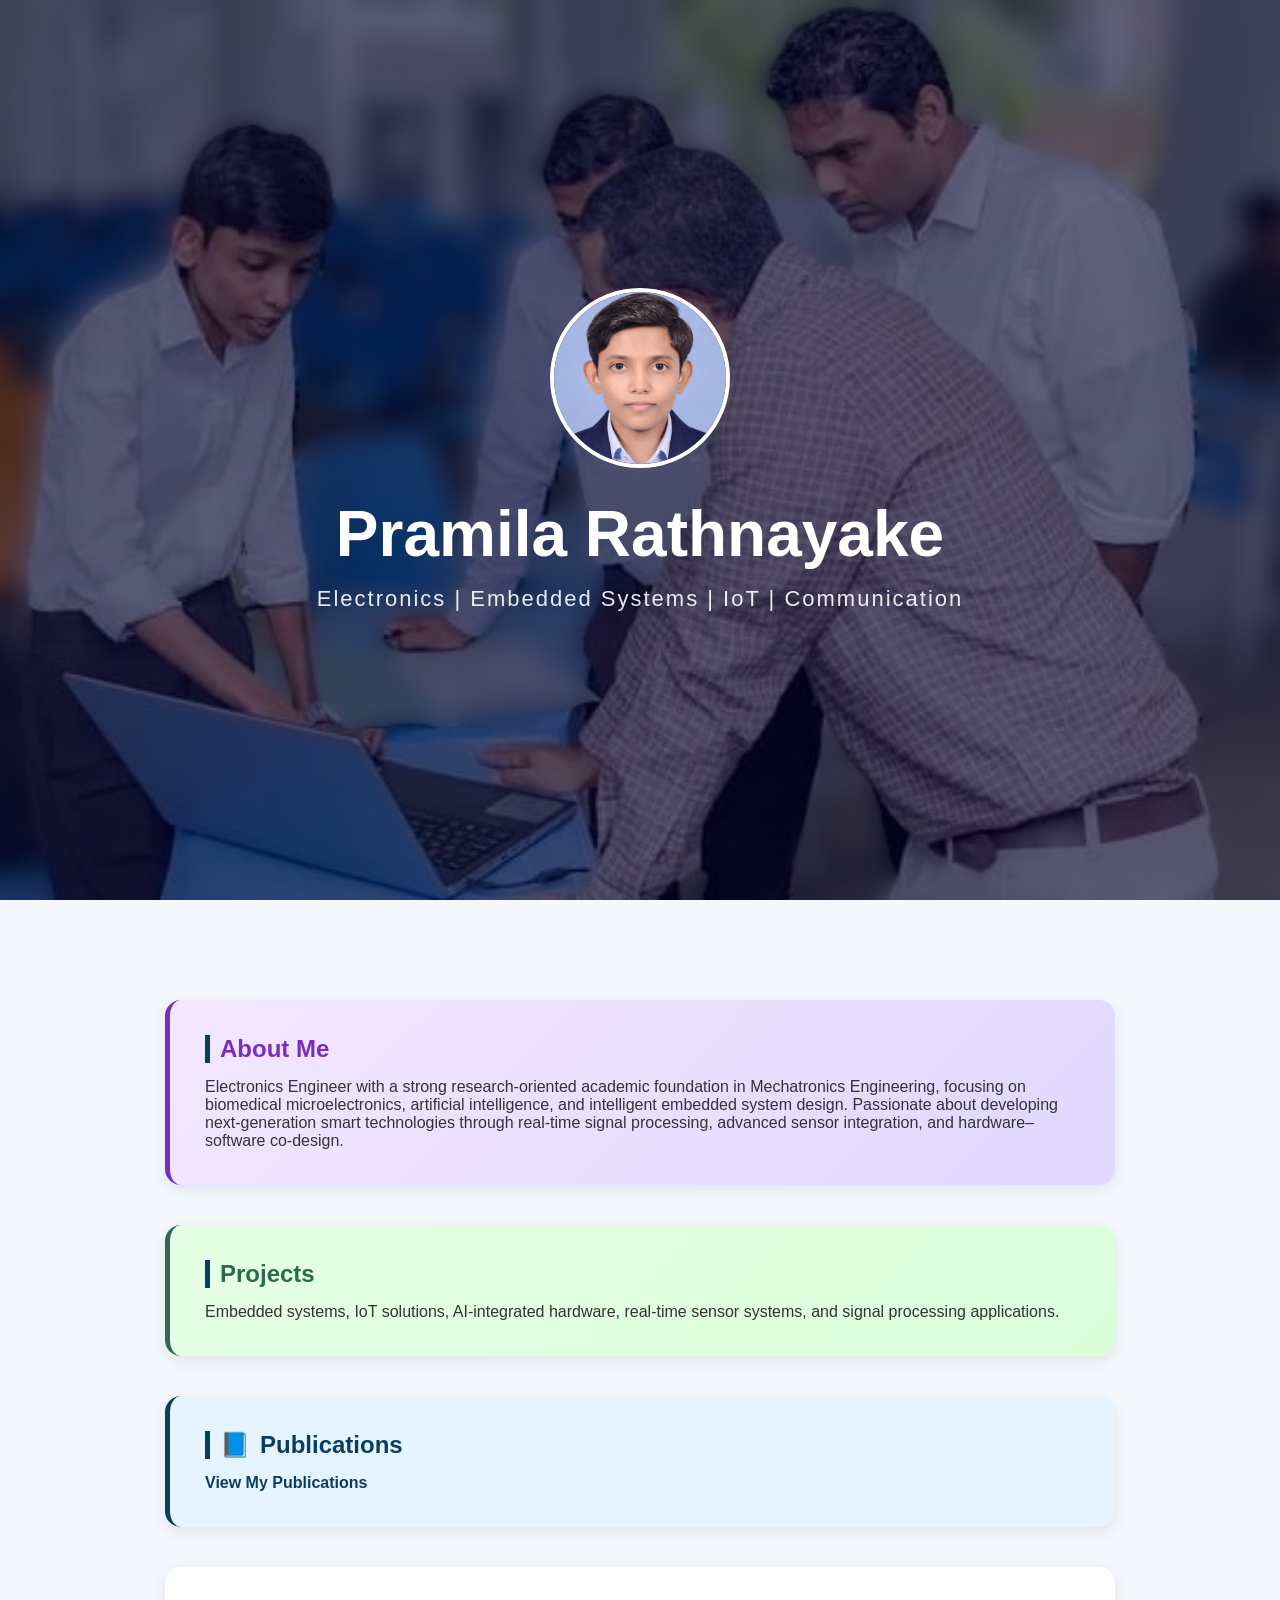
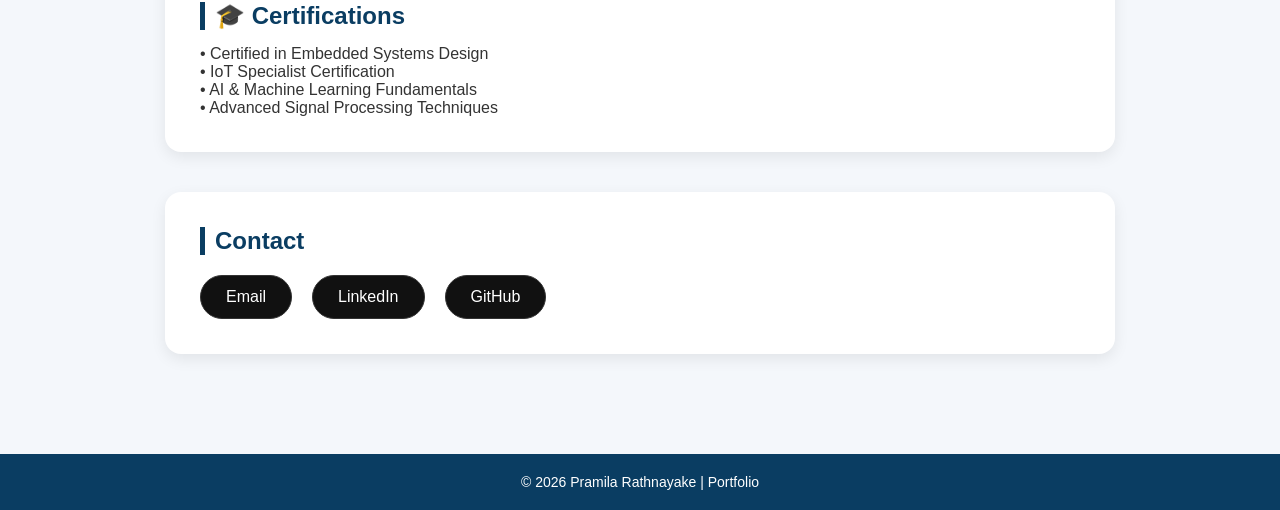
==== index.html @ ed48045f "Update index.html" ====
<!DOCTYPE html>

<html lang="en">

<head>
<meta charset="UTF-8">
<meta name="viewport" content="width=device-width, initial-scale=1.0">
<title>Pramila Rathnayake | Portfolio</title>

<link rel="stylesheet" href="style.css">
</head>

<body>

<!-- ===== FULL SCREEN HEADER WITH BACKGROUND IMAGE ===== -->

<header class="hero-header">

<div class="hero-overlay">

<div class="hero-content">

<img src="MyProfile.jpg" class="profile-photo" alt="Profile Photo">

<h1 class="hero-title">Pramila Rathnayake</h1>

<p class="hero-subtitle">
Electronics | Embedded Systems | IoT | Communication
</p>

</div>

</div>

</header>

<!-- ===== MAIN CONTENT ===== -->

<main>

<section class="reveal about-section">
<h2>About Me</h2>
<p>
Electronics Engineer with a strong research-oriented academic foundation in Mechatronics Engineering,
focusing on biomedical microelectronics, artificial intelligence, and intelligent embedded system design.
Passionate about developing next-generation smart technologies through real-time signal processing,
advanced sensor integration, and hardware–software co-design.
</p>
</section>

<section class="reveal projects-section">
<h2>Projects</h2>
<p>
Embedded systems, IoT solutions, AI-integrated hardware, real-time sensor systems,
and signal processing applications.
</p>
</section>

<section class="reveal publications-section">
  <h2><span class="pub-icon">📘</span> Publications</h2>
  <p>
    <a href="publications.html" class="pub-link">View My Publications</a>
  </p>
</section>

<section class="reveal certifications-section">
  <h2><span class="cert-icon">🎓</span> Certifications</h2>
  <p>
    • Certified in Embedded Systems Design <br>
    • IoT Specialist Certification <br>
    • AI & Machine Learning Fundamentals <br>
    • Advanced Signal Processing Techniques
  </p>
</section>


<section class="reveal">

<h2>Contact</h2>

<div class="contact-buttons">
<a href="mailto:pramilarathnayaka123@gmail.com" class="contact-btn">Email</a>
<a href="https://www.linkedin.com/in/pramila-rathnayake" target="_blank" class="contact-btn">LinkedIn</a>
<a href="https://github.com/Pramilas123" target="_blank" class="contact-btn">GitHub</a>
</div>

</section>

</main>

<footer>
© 2026 Pramila Rathnayake | Portfolio
</footer>

<script src="script.js"></script>

</body>
</html>
---- style.css ----
/* ===== Global Reset ===== */

*{
margin:0;
padding:0;
box-sizing:border-box;
font-family: "Segoe UI", Arial, sans-serif;
}

body{
background:#f4f7fb;
color:#333;
min-height:100vh;
}
/* About Me Section */
.about-section {
  background: linear-gradient(135deg, #f3e8ff, #e0d7ff); /* light purple gradient */
  border-left: 5px solid #7b2cbf; /* purple accent */
  padding: 35px;
  border-radius: 16px;
  box-shadow: 0 5px 15px rgba(0,0,0,0.08);
  text-align: left;
}

.about-section h2 {
  display: flex;
  align-items: center;
  gap: 10px;
  color: #7b2cbf;
}

/* Projects Section */
.projects-section {
  background: linear-gradient(135deg, #e6ffe6, #d9ffd9); /* soft light green gradient */
  border-left: 5px solid #2d6a4f; /* deep green accent */
  padding: 35px;
  border-radius: 16px;
  box-shadow: 0 5px 15px rgba(0,0,0,0.08);
  text-align: left;
}

.projects-section h2 {
  display: flex;
  align-items: center;
  gap: 10px;
  color: #2d6a4f; /* green heading text */
}



/* ===== HEADER HERO SECTION ===== */

.hero-header{
height:100vh;
background-image:url("slide2.jpeg");
background-size:cover;
background-position:center;
position:relative;
}

/* Dark overlay for text readability */

.hero-overlay{
width:100%;
height:100%;
background:rgba(0,0,40,0.6);
display:flex;
justify-content:center;
align-items:center;
text-align:center;
}

/* Header Content */

.hero-content{
color:white;
padding:20px;
}

.profile-photo{
width:180px;
height:180px;
border-radius:50%;
object-fit:cover;
border:4px solid white;
margin-bottom:25px;
}

/* Title */

.hero-title{
font-size:64px;
font-weight:800;
margin-bottom:15px;
}

/* Subtitle */

.hero-subtitle{
font-size:22px;
letter-spacing:2px;
opacity:0.9;
}

/* ===== MAIN CONTENT ===== */

main{
padding:60px 8%;
}

/* Sections */

section{
max-width:950px;
margin:40px auto;
background:white;
padding:35px;
border-radius:16px;
box-shadow:0 5px 15px rgba(0,0,0,0.08);
transition:0.3s ease;
}

section:hover{
transform:translateY(-6px);
box-shadow:0 8px 25px rgba(0,0,0,0.12);
}

h2{
color:#0a3d62;
margin-bottom:15px;
border-left:5px solid #0a3d62;
padding-left:10px;
}

/* Contact Buttons */

.contact-buttons{
display:flex;
gap:20px;
flex-wrap:wrap;
margin-top:20px;
}

.contact-btn{
text-decoration:none;
background:#111;
color:white;
padding:12px 25px;
border-radius:40px;
transition:0.3s ease;
border:1px solid #333;
}

.contact-btn:hover{
background:#0a3d62;
transform:translateY(-3px);
}

/* Footer */

footer{
text-align:center;
padding:20px;
background:#0a3d62;
color:white;
font-size:14px;
}

/* ===== Reveal Animation ===== */

.reveal{
opacity:0;
transform:translateY(40px);
transition:all 0.8s ease;
}

.reveal.active{
opacity:1;
transform:translateY(0);
}

/* ===== Responsive ===== */

@media(max-width:768px){

.hero-title{
font-size:40px;
}

.hero-subtitle{
font-size:18px;
}

.profile-photo{
width:140px;
height:140px;
}

main{
padding:40px 5%;
}

}
/* Publications Section */
.publications-section {
  background: #e6f4ff; /* light sky blue */
  border-left: 5px solid #0a3d62;
  padding: 35px;
  border-radius: 16px;
  box-shadow: 0 5px 15px rgba(0,0,0,0.08);
  text-align: left; /* align to first corner */
}

.publications-section h2 {
  display: flex;
  align-items: center;
  gap: 10px;
  color: #0a3d62;
}

.pub-icon {
  font-size: 24px;
}

.pub-link {
  color: #0a3d62;
  font-weight: 600;
  text-decoration: none;
  transition: 0.3s ease;
}

.pub-link:hover {
  text-decoration: underline;
  color: #111;
}
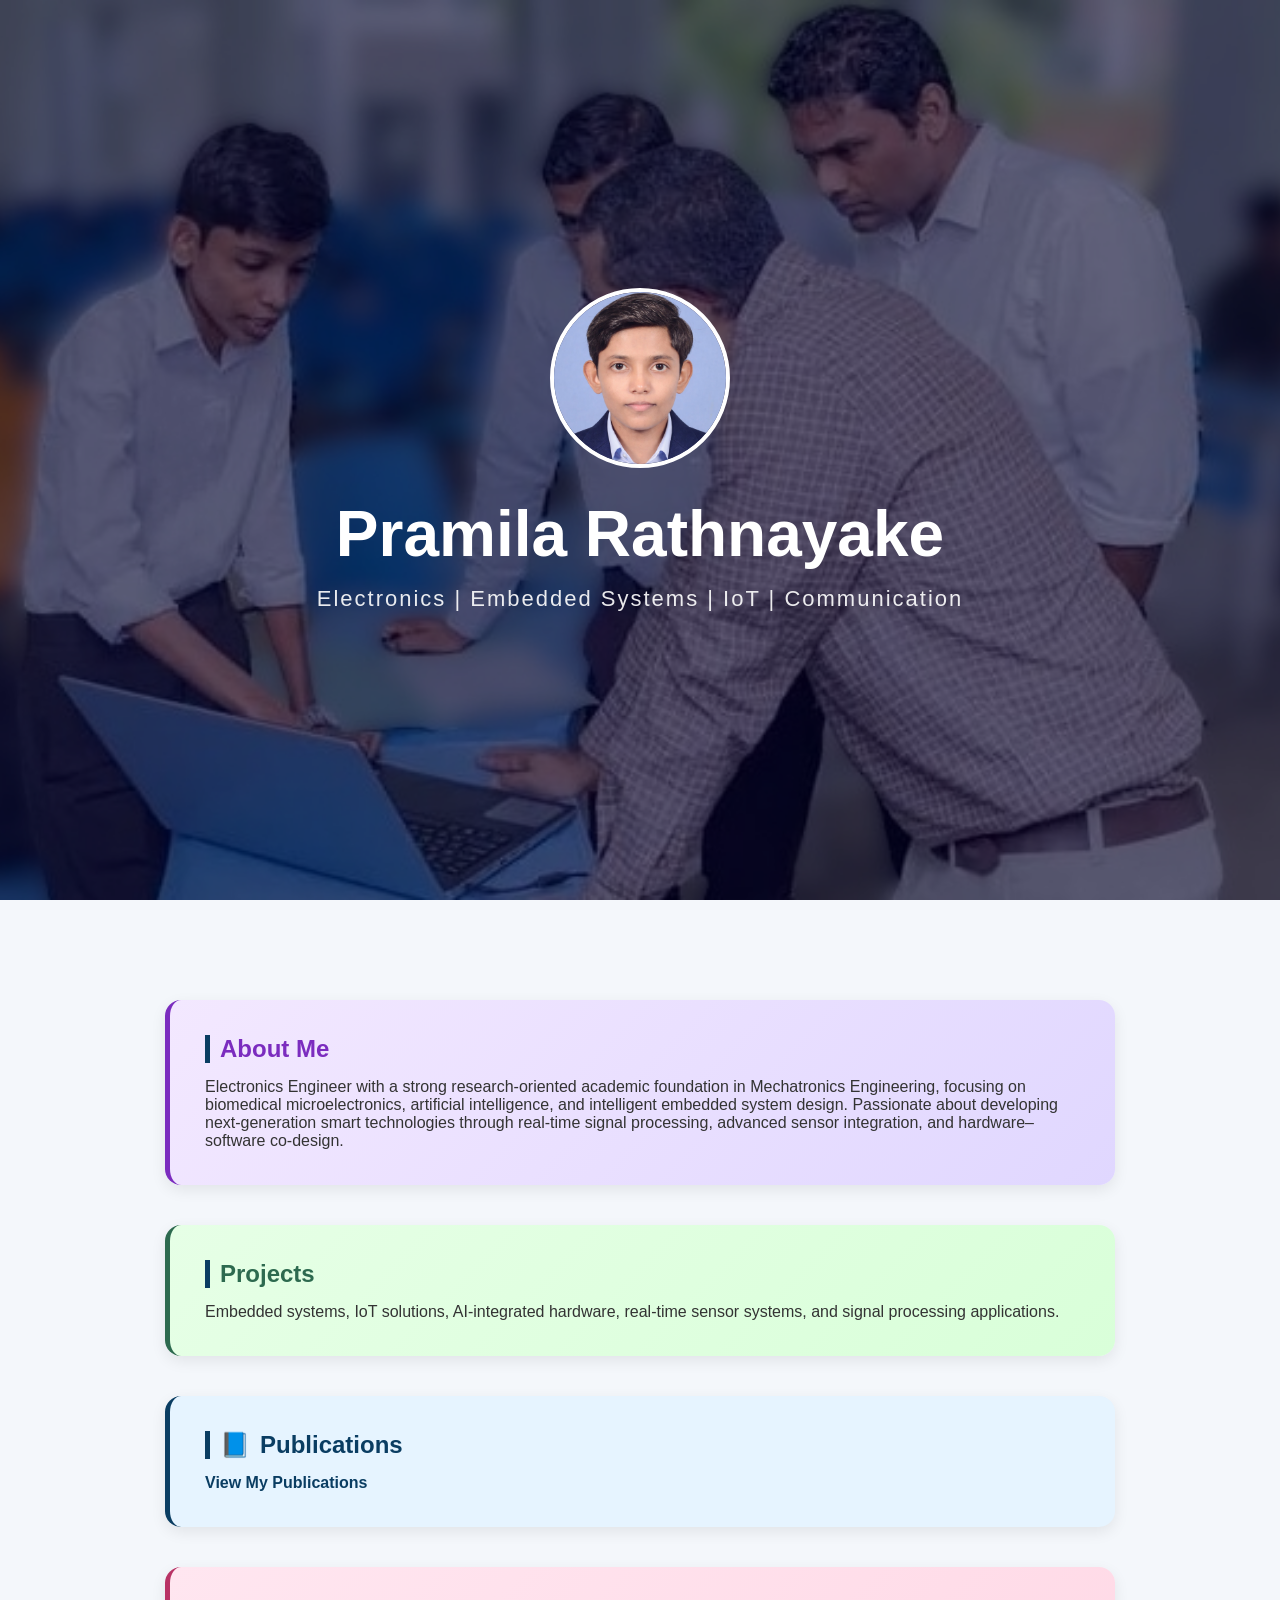
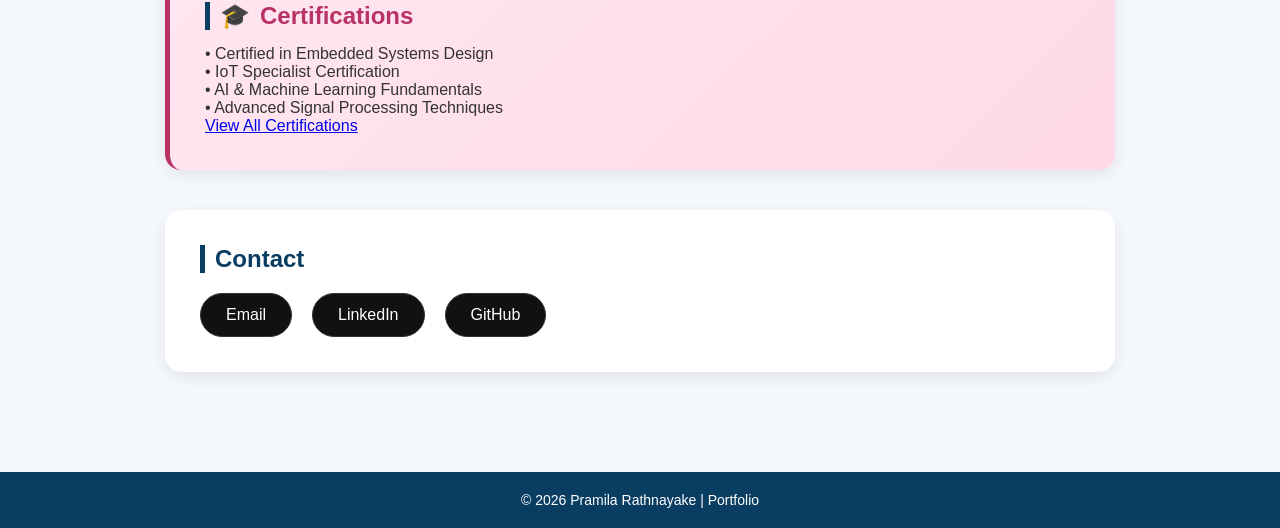
==== commit d1b0149b: "Update index.html" ====
--- a/index.html
+++ b/index.html
@@ -71,7 +71,11 @@
     • AI & Machine Learning Fundamentals <br>
     • Advanced Signal Processing Techniques
   </p>
+  <p>
+    <a href="certifications.html" class="cert-link">View All Certifications</a>
+  </p>
 </section>
+
 
 
 <section class="reveal">
--- a/style.css
+++ b/style.css
@@ -233,3 +233,24 @@
   text-decoration: underline;
   color: #111;
 }
+/* Certifications Section */
+.certifications-section {
+  background: linear-gradient(135deg, #ffe6f0, #ffd9e6); /* soft light pink gradient */
+  border-left: 5px solid #b83265; /* deep pink accent */
+  padding: 35px;
+  border-radius: 16px;
+  box-shadow: 0 5px 15px rgba(0,0,0,0.08);
+  text-align: left;
+}
+
+.certifications-section h2 {
+  display: flex;
+  align-items: center;
+  gap: 10px;
+  color: #b83265; /* heading text matches border accent */
+}
+
+.cert-icon {
+  font-size: 24px;
+}
+
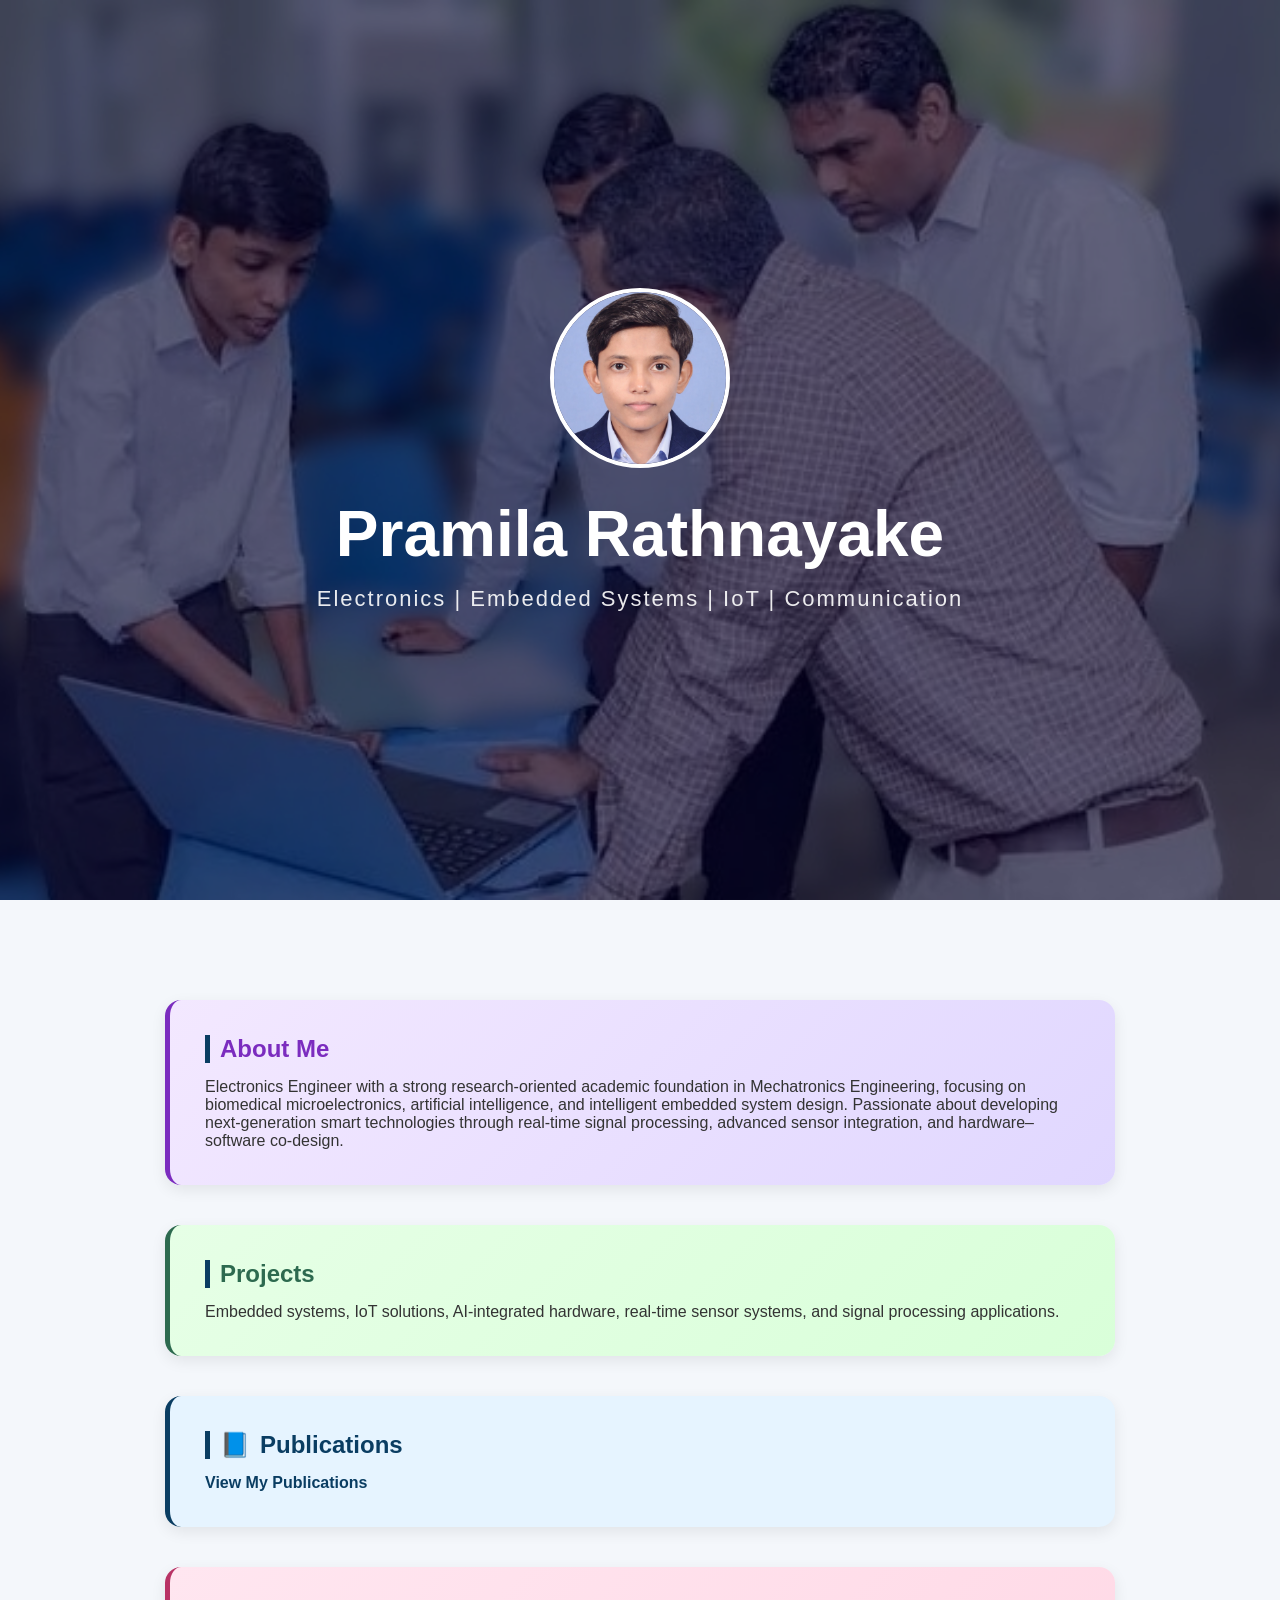
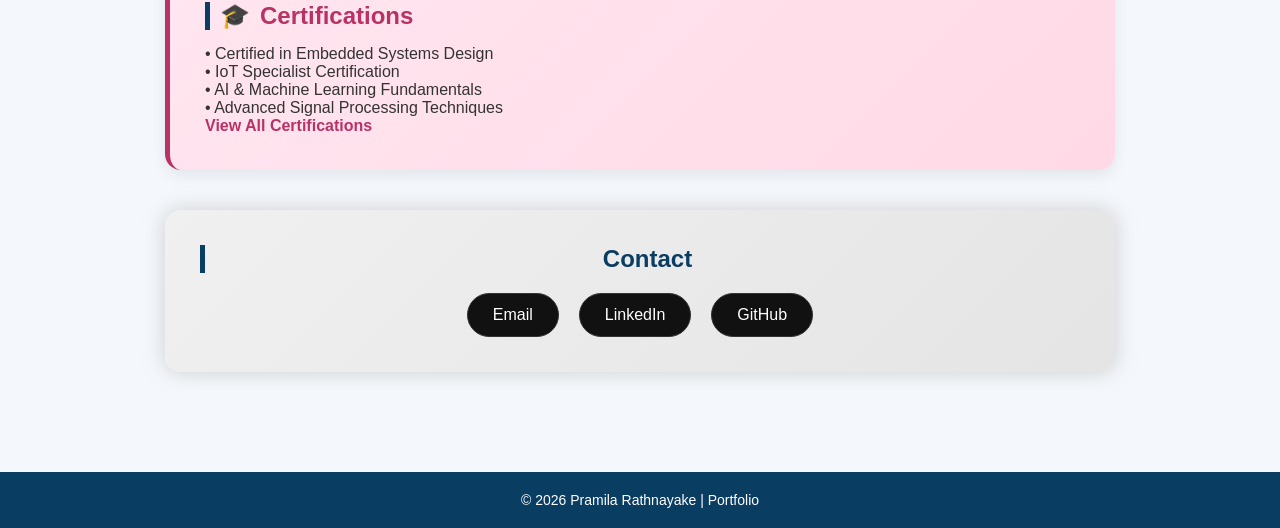
==== commit 696f6381: "Update index.html" ====
--- a/index.html
+++ b/index.html
@@ -76,17 +76,14 @@
   </p>
 </section>
 
-
-
-<section class="reveal">
-
-<h2>Contact</h2>
-
-<div class="contact-buttons">
-<a href="mailto:pramilarathnayaka123@gmail.com" class="contact-btn">Email</a>
-<a href="https://www.linkedin.com/in/pramila-rathnayake" target="_blank" class="contact-btn">LinkedIn</a>
-<a href="https://github.com/Pramilas123" target="_blank" class="contact-btn">GitHub</a>
-</div>
+<section class="reveal contact-section">
+  <h2>Contact</h2>
+  <div class="contact-buttons">
+    <a href="mailto:pramilarathnayaka123@gmail.com" class="contact-btn">Email</a>
+    <a href="https://www.linkedin.com/in/pramila-rathnayake" target="_blank" class="contact-btn">LinkedIn</a>
+    <a href="https://github.com/Pramilas123" target="_blank" class="contact-btn">GitHub</a>
+  </div>
+</section>
 
 </section>
 
--- a/style.css
+++ b/style.css
@@ -132,29 +132,7 @@
 padding-left:10px;
 }
 
-/* Contact Buttons */
-
-.contact-buttons{
-display:flex;
-gap:20px;
-flex-wrap:wrap;
-margin-top:20px;
-}
-
-.contact-btn{
-text-decoration:none;
-background:#111;
-color:white;
-padding:12px 25px;
-border-radius:40px;
-transition:0.3s ease;
-border:1px solid #333;
-}
-
-.contact-btn:hover{
-background:#0a3d62;
-transform:translateY(-3px);
-}
+
 
 /* Footer */
 
@@ -233,9 +211,10 @@
   text-decoration: underline;
   color: #111;
 }
+
 /* Certifications Section */
 .certifications-section {
-  background: linear-gradient(135deg, #ffe6f0, #ffd9e6); /* soft light pink gradient */
+  background: linear-gradient(135deg, #ffe6f0, #ffd9e6); /* soft pink gradient */
   border-left: 5px solid #b83265; /* deep pink accent */
   padding: 35px;
   border-radius: 16px;
@@ -247,10 +226,164 @@
   display: flex;
   align-items: center;
   gap: 10px;
-  color: #b83265; /* heading text matches border accent */
+  color: #b83265;
 }
 
 .cert-icon {
   font-size: 24px;
 }
 
+.cert-link {
+  color: #b83265;
+  font-weight: 600;
+  text-decoration: none;
+  transition: 0.3s ease;
+}
+
+.cert-link:hover {
+  text-decoration: underline;
+  color: #111;
+}
+/* Sticky footer fix for Certifications page */
+body {
+  display: flex;
+  flex-direction: column;
+  min-height: 100vh; /* makes body fill the screen */
+}
+
+main {
+  flex: 1; /* pushes footer down */
+}
+/* Sticky footer fix only for Certifications page */
+body.cert-page {
+  display: flex;
+  flex-direction: column;
+  min-height: 100vh;
+}
+
+body.cert-page main {
+  flex: 1;
+}
+/* Small Header Triangle */
+.header-triangle {
+  width: 0;
+  height: 0;
+  border-left: 150px solid transparent;
+  border-right: 150px solid transparent;
+  border-bottom: 80px solid #b83265; /* deep pink */
+  margin: 0 auto 40px auto;
+  position: relative;
+}
+
+.header-triangle h2 {
+  position: absolute;
+  top: 20px;
+  left: 50%;
+  transform: translateX(-50%);
+  color: white;
+  font-weight: bold;
+  font-size: 20px;
+}
+
+/* Timeline Ladder */
+.timeline {
+  position: relative;
+  max-width: 900px;
+  margin: 0 auto;
+}
+
+.timeline-item {
+  display: flex;
+  justify-content: flex-start;
+  margin: 40px 0;
+  width: 100%;
+}
+
+.timeline-item.right {
+  justify-content: flex-end;
+}
+
+.timeline-content {
+  background: #ffe6f0; /* soft pink */
+  padding: 20px;
+  border-radius: 12px;
+  width: 45%;
+  position: relative;
+  box-shadow: 0 5px 15px rgba(0,0,0,0.08);
+}
+
+.timeline-content h3 {
+  margin-bottom: 5px;
+  color: #b83265;
+}
+
+.timeline-content h4 {
+  margin-bottom: 10px;
+  color: #333;
+}
+
+.timeline-content img {
+  margin: 10px 0;
+  max-width: 100%;
+  border-radius: 8px;
+  border: 2px solid #b83265;
+}
+
+.timeline-content p {
+  font-size: 14px;
+  line-height: 1.5;
+}
+/* Contact Section */
+.contact-section {
+  background: linear-gradient(135deg, #f0f0f0, #d9d9d9); /* light gray gradient */
+  background-size: 200% 200%; /* allow animation movement */
+  animation: gradientShift 8s ease-in-out infinite; /* smooth shifting */
+  padding: 35px;
+  border-radius: 16px;
+  box-shadow: 0 0 20px rgba(180, 180, 180, 0.6); /* soft glowing gray */
+  color: #333;
+  text-align: center;
+}
+
+/* Gradient Animation */
+@keyframes gradientShift {
+  0% {
+    background-position: 0% 50%;
+  }
+  50% {
+    background-position: 100% 50%;
+  }
+  100% {
+    background-position: 0% 50%;
+  }
+}
+
+/* Contact Section Heading */
+.contact-section h2 {
+  color: #0a3d62; /* deep navy accent for contrast */
+  margin-bottom: 20px;
+}
+
+/* Contact Buttons */
+.contact-buttons {
+  display: flex;
+  gap: 20px;
+  flex-wrap: wrap;
+  justify-content: center;
+  margin-top: 20px;
+}
+
+.contact-btn {
+  text-decoration: none;
+  background: #111;
+  color: white;
+  padding: 12px 25px;
+  border-radius: 40px;
+  transition: 0.3s ease;
+  border: 1px solid #333;
+}
+
+.contact-btn:hover {
+  background: #0a3d62;
+  transform: translateY(-3px);
+}
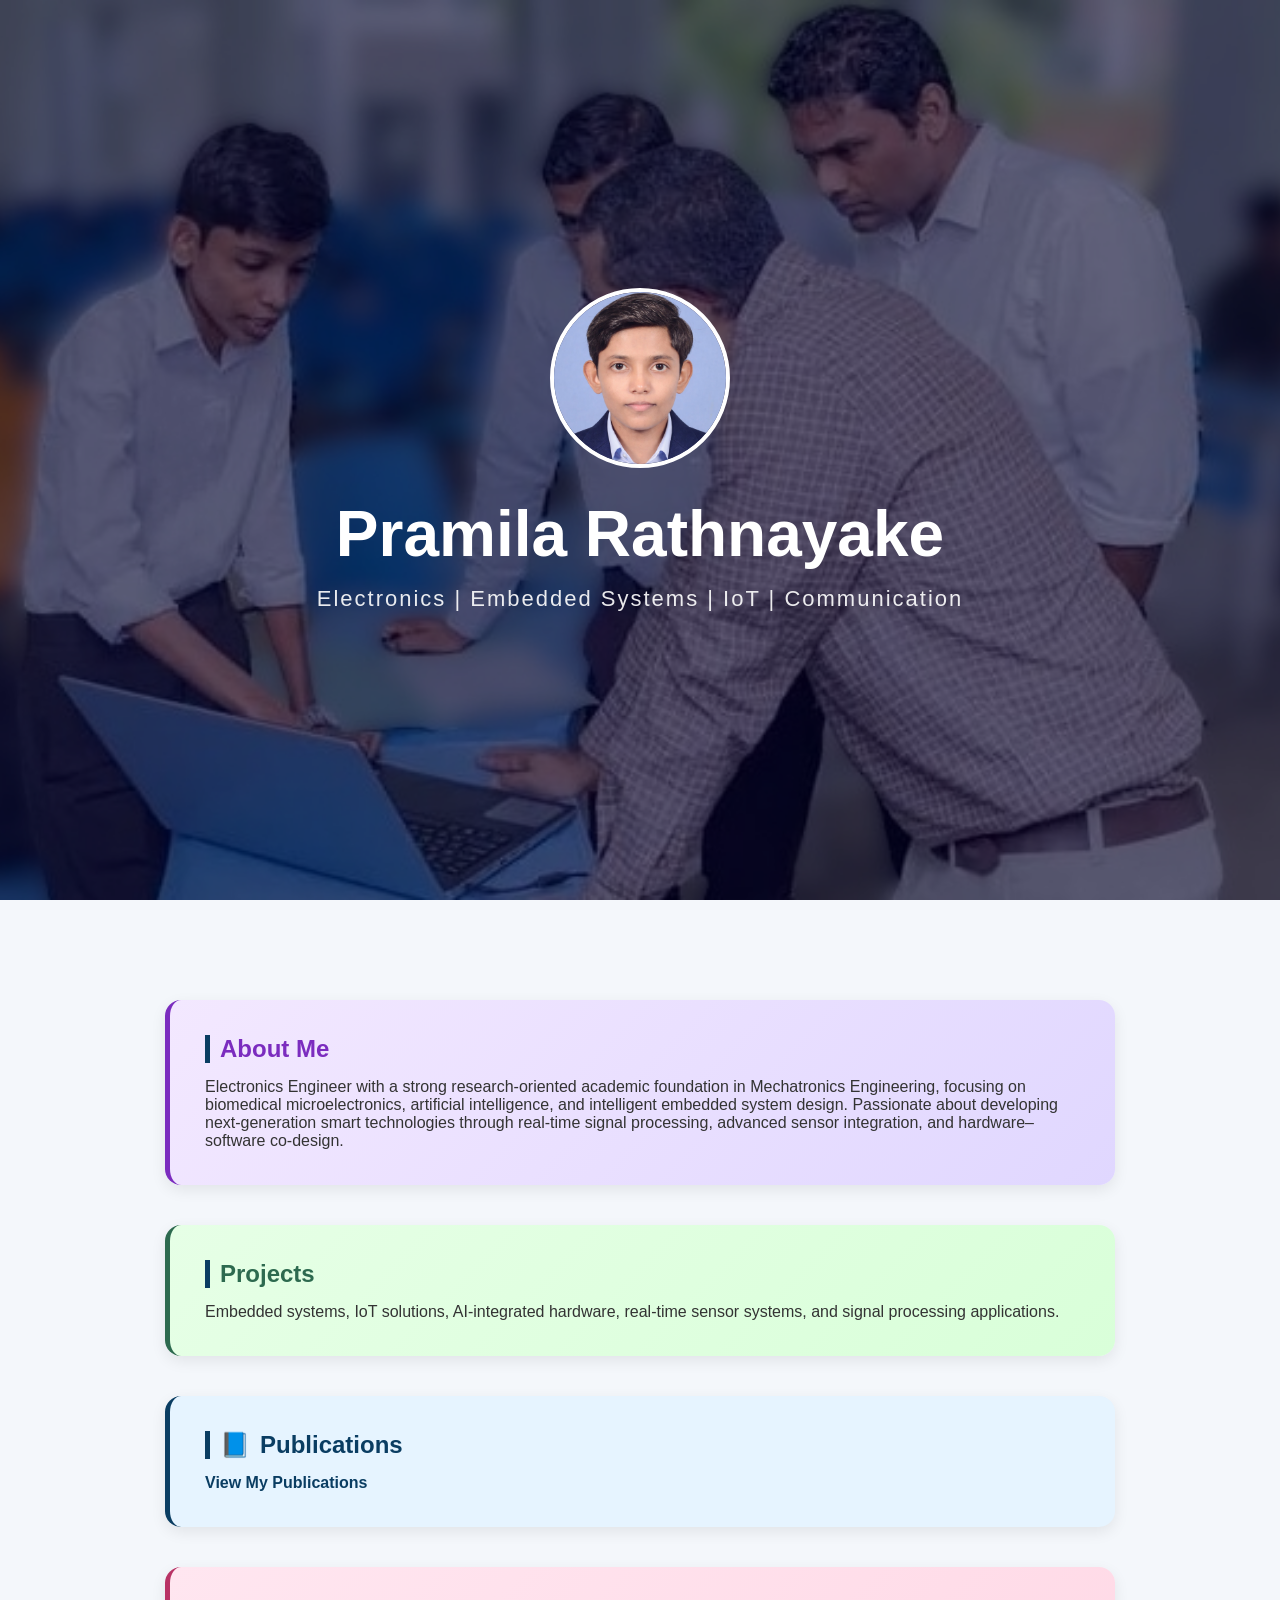
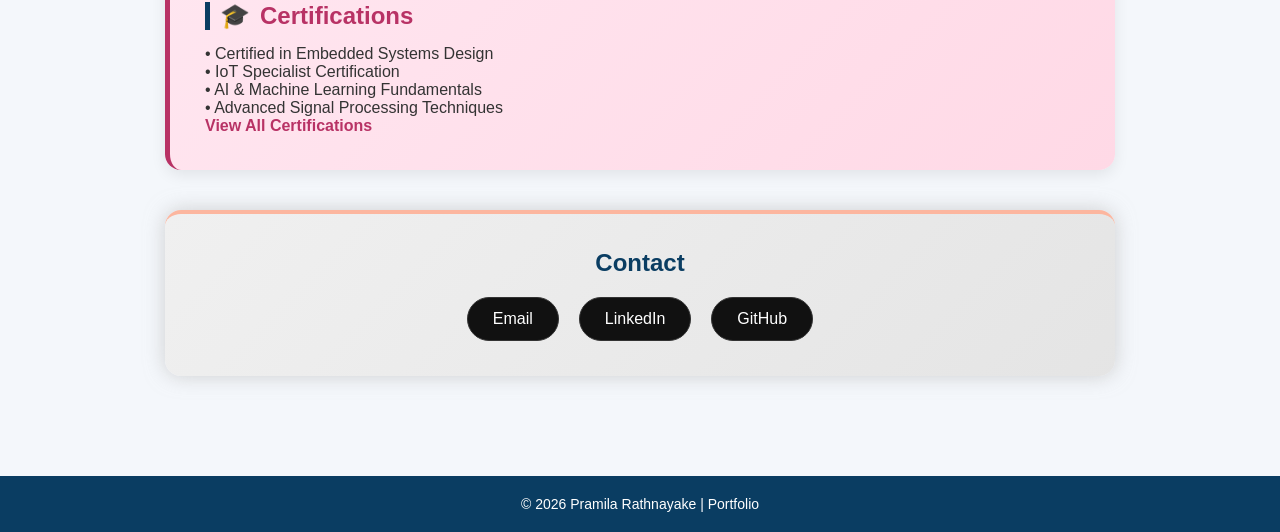
==== commit b48575ac: "Update index.html" ====
--- a/index.html
+++ b/index.html
@@ -1,100 +1,85 @@
 <!DOCTYPE html>
-
 <html lang="en">
 
 <head>
-<meta charset="UTF-8">
-<meta name="viewport" content="width=device-width, initial-scale=1.0">
-<title>Pramila Rathnayake | Portfolio</title>
-
-<link rel="stylesheet" href="style.css">
+  <meta charset="UTF-8">
+  <meta name="viewport" content="width=device-width, initial-scale=1.0">
+  <title>Pramila Rathnayake | Portfolio</title>
+  <link rel="stylesheet" href="style.css">
 </head>
 
-<body>
+<body class="home-page">
 
-<!-- ===== FULL SCREEN HEADER WITH BACKGROUND IMAGE ===== -->
+  <!-- ===== FULL SCREEN HEADER WITH BACKGROUND IMAGE ===== -->
+  <header class="hero-header">
+    <div class="hero-overlay">
+      <div class="hero-content">
+        <img src="MyProfile.jpg" class="profile-photo" alt="Profile Photo">
+        <h1 class="hero-title">Pramila Rathnayake</h1>
+        <p class="hero-subtitle">
+          Electronics | Embedded Systems | IoT | Communication
+        </p>
+      </div>
+    </div>
+  </header>
 
-<header class="hero-header">
+  <!-- ===== MAIN CONTENT ===== -->
+  <main>
 
-<div class="hero-overlay">
+    <section class="reveal about-section">
+      <h2>About Me</h2>
+      <p>
+        Electronics Engineer with a strong research-oriented academic foundation in Mechatronics Engineering,
+        focusing on biomedical microelectronics, artificial intelligence, and intelligent embedded system design.
+        Passionate about developing next-generation smart technologies through real-time signal processing,
+        advanced sensor integration, and hardware–software co-design.
+      </p>
+    </section>
 
-<div class="hero-content">
+    <section class="reveal projects-section">
+      <h2>Projects</h2>
+      <p>
+        Embedded systems, IoT solutions, AI-integrated hardware, real-time sensor systems,
+        and signal processing applications.
+      </p>
+    </section>
 
-<img src="MyProfile.jpg" class="profile-photo" alt="Profile Photo">
+    <section class="reveal publications-section">
+      <h2><span class="pub-icon">📘</span> Publications</h2>
+      <p>
+        <a href="publications.html" class="pub-link">View My Publications</a>
+      </p>
+    </section>
 
-<h1 class="hero-title">Pramila Rathnayake</h1>
+    <section class="reveal certifications-section">
+      <h2><span class="cert-icon">🎓</span> Certifications</h2>
+      <p>
+        • Certified in Embedded Systems Design <br>
+        • IoT Specialist Certification <br>
+        • AI & Machine Learning Fundamentals <br>
+        • Advanced Signal Processing Techniques
+      </p>
+      <p>
+        <a href="certifications.html" class="cert-link">View All Certifications</a>
+      </p>
+    </section>
 
-<p class="hero-subtitle">
-Electronics | Embedded Systems | IoT | Communication
-</p>
+    <section class="reveal contact-section">
+      <h2>Contact</h2>
+      <div class="contact-buttons">
+        <a href="mailto:pramilarathnayaka123@gmail.com" class="contact-btn">Email</a>
+        <a href="https://www.linkedin.com/in/pramila-rathnayake" target="_blank" class="contact-btn">LinkedIn</a>
+        <a href="https://github.com/Pramilas123" target="_blank" class="contact-btn">GitHub</a>
+      </div>
+    </section>
 
-</div>
+  </main>
 
-</div>
+  <footer>
+    © 2026 Pramila Rathnayake | Portfolio
+  </footer>
 
-</header>
-
-<!-- ===== MAIN CONTENT ===== -->
-
-<main>
-
-<section class="reveal about-section">
-<h2>About Me</h2>
-<p>
-Electronics Engineer with a strong research-oriented academic foundation in Mechatronics Engineering,
-focusing on biomedical microelectronics, artificial intelligence, and intelligent embedded system design.
-Passionate about developing next-generation smart technologies through real-time signal processing,
-advanced sensor integration, and hardware–software co-design.
-</p>
-</section>
-
-<section class="reveal projects-section">
-<h2>Projects</h2>
-<p>
-Embedded systems, IoT solutions, AI-integrated hardware, real-time sensor systems,
-and signal processing applications.
-</p>
-</section>
-
-<section class="reveal publications-section">
-  <h2><span class="pub-icon">📘</span> Publications</h2>
-  <p>
-    <a href="publications.html" class="pub-link">View My Publications</a>
-  </p>
-</section>
-
-<section class="reveal certifications-section">
-  <h2><span class="cert-icon">🎓</span> Certifications</h2>
-  <p>
-    • Certified in Embedded Systems Design <br>
-    • IoT Specialist Certification <br>
-    • AI & Machine Learning Fundamentals <br>
-    • Advanced Signal Processing Techniques
-  </p>
-  <p>
-    <a href="certifications.html" class="cert-link">View All Certifications</a>
-  </p>
-</section>
-
-<section class="reveal contact-section">
-  <h2>Contact</h2>
-  <div class="contact-buttons">
-    <a href="mailto:pramilarathnayaka123@gmail.com" class="contact-btn">Email</a>
-    <a href="https://www.linkedin.com/in/pramila-rathnayake" target="_blank" class="contact-btn">LinkedIn</a>
-    <a href="https://github.com/Pramilas123" target="_blank" class="contact-btn">GitHub</a>
-  </div>
-</section>
-
-</section>
-
-</main>
-
-<footer>
-© 2026 Pramila Rathnayake | Portfolio
-</footer>
-
-<script src="script.js"></script>
+  <script src="script.js"></script>
 
 </body>
 </html>
-
--- a/style.css
+++ b/style.css
@@ -1,21 +1,93 @@
 /* ===== Global Reset ===== */
-
-*{
-margin:0;
-padding:0;
-box-sizing:border-box;
-font-family: "Segoe UI", Arial, sans-serif;
-}
-
-body{
-background:#f4f7fb;
-color:#333;
-min-height:100vh;
-}
-/* About Me Section */
+* {
+  margin: 0;
+  padding: 0;
+  box-sizing: border-box;
+  font-family: "Segoe UI", Arial, sans-serif;
+}
+
+body {
+  background: #f4f7fb;
+  color: #333;
+  min-height: 100vh;
+}
+
+/* ===== HEADER HERO SECTION ===== */
+.hero-header {
+  height: 100vh;
+  background-image: url("slide2.jpeg");
+  background-size: cover;
+  background-position: center;
+  position: relative;
+}
+
+.hero-overlay {
+  width: 100%;
+  height: 100%;
+  background: rgba(0,0,40,0.6);
+  display: flex;
+  justify-content: center;
+  align-items: center;
+  text-align: center;
+}
+
+.hero-content {
+  color: white;
+  padding: 20px;
+}
+
+.profile-photo {
+  width: 180px;
+  height: 180px;
+  border-radius: 50%;
+  object-fit: cover;
+  border: 4px solid white;
+  margin-bottom: 25px;
+}
+
+.hero-title {
+  font-size: 64px;
+  font-weight: 800;
+  margin-bottom: 15px;
+}
+
+.hero-subtitle {
+  font-size: 22px;
+  letter-spacing: 2px;
+  opacity: 0.9;
+}
+
+/* ===== MAIN CONTENT ===== */
+main {
+  padding: 60px 8%;
+}
+
+section {
+  max-width: 950px;
+  margin: 40px auto;
+  background: white;
+  padding: 35px;
+  border-radius: 16px;
+  box-shadow: 0 5px 15px rgba(0,0,0,0.08);
+  transition: 0.3s ease;
+}
+
+section:hover {
+  transform: translateY(-6px);
+  box-shadow: 0 8px 25px rgba(0,0,0,0.12);
+}
+
+h2 {
+  color: #0a3d62;
+  margin-bottom: 15px;
+  border-left: 5px solid #0a3d62;
+  padding-left: 10px;
+}
+
+/* ===== About Section ===== */
 .about-section {
-  background: linear-gradient(135deg, #f3e8ff, #e0d7ff); /* light purple gradient */
-  border-left: 5px solid #7b2cbf; /* purple accent */
+  background: linear-gradient(135deg, #f3e8ff, #e0d7ff);
+  border-left: 5px solid #7b2cbf;
   padding: 35px;
   border-radius: 16px;
   box-shadow: 0 5px 15px rgba(0,0,0,0.08);
@@ -29,10 +101,10 @@
   color: #7b2cbf;
 }
 
-/* Projects Section */
+/* ===== Projects Section ===== */
 .projects-section {
-  background: linear-gradient(135deg, #e6ffe6, #d9ffd9); /* soft light green gradient */
-  border-left: 5px solid #2d6a4f; /* deep green accent */
+  background: linear-gradient(135deg, #e6ffe6, #d9ffd9);
+  border-left: 5px solid #2d6a4f;
   padding: 35px;
   border-radius: 16px;
   box-shadow: 0 5px 15px rgba(0,0,0,0.08);
@@ -43,150 +115,17 @@
   display: flex;
   align-items: center;
   gap: 10px;
-  color: #2d6a4f; /* green heading text */
-}
-
-
-
-/* ===== HEADER HERO SECTION ===== */
-
-.hero-header{
-height:100vh;
-background-image:url("slide2.jpeg");
-background-size:cover;
-background-position:center;
-position:relative;
-}
-
-/* Dark overlay for text readability */
-
-.hero-overlay{
-width:100%;
-height:100%;
-background:rgba(0,0,40,0.6);
-display:flex;
-justify-content:center;
-align-items:center;
-text-align:center;
-}
-
-/* Header Content */
-
-.hero-content{
-color:white;
-padding:20px;
-}
-
-.profile-photo{
-width:180px;
-height:180px;
-border-radius:50%;
-object-fit:cover;
-border:4px solid white;
-margin-bottom:25px;
-}
-
-/* Title */
-
-.hero-title{
-font-size:64px;
-font-weight:800;
-margin-bottom:15px;
-}
-
-/* Subtitle */
-
-.hero-subtitle{
-font-size:22px;
-letter-spacing:2px;
-opacity:0.9;
-}
-
-/* ===== MAIN CONTENT ===== */
-
-main{
-padding:60px 8%;
-}
-
-/* Sections */
-
-section{
-max-width:950px;
-margin:40px auto;
-background:white;
-padding:35px;
-border-radius:16px;
-box-shadow:0 5px 15px rgba(0,0,0,0.08);
-transition:0.3s ease;
-}
-
-section:hover{
-transform:translateY(-6px);
-box-shadow:0 8px 25px rgba(0,0,0,0.12);
-}
-
-h2{
-color:#0a3d62;
-margin-bottom:15px;
-border-left:5px solid #0a3d62;
-padding-left:10px;
-}
-
-
-
-/* Footer */
-
-footer{
-text-align:center;
-padding:20px;
-background:#0a3d62;
-color:white;
-font-size:14px;
-}
-
-/* ===== Reveal Animation ===== */
-
-.reveal{
-opacity:0;
-transform:translateY(40px);
-transition:all 0.8s ease;
-}
-
-.reveal.active{
-opacity:1;
-transform:translateY(0);
-}
-
-/* ===== Responsive ===== */
-
-@media(max-width:768px){
-
-.hero-title{
-font-size:40px;
-}
-
-.hero-subtitle{
-font-size:18px;
-}
-
-.profile-photo{
-width:140px;
-height:140px;
-}
-
-main{
-padding:40px 5%;
-}
-
-}
-/* Publications Section */
+  color: #2d6a4f;
+}
+
+/* ===== Publications Section ===== */
 .publications-section {
-  background: #e6f4ff; /* light sky blue */
+  background: #e6f4ff;
   border-left: 5px solid #0a3d62;
   padding: 35px;
   border-radius: 16px;
   box-shadow: 0 5px 15px rgba(0,0,0,0.08);
-  text-align: left; /* align to first corner */
+  text-align: left;
 }
 
 .publications-section h2 {
@@ -212,10 +151,10 @@
   color: #111;
 }
 
-/* Certifications Section */
+/* ===== Certifications Section ===== */
 .certifications-section {
-  background: linear-gradient(135deg, #ffe6f0, #ffd9e6); /* soft pink gradient */
-  border-left: 5px solid #b83265; /* deep pink accent */
+  background: linear-gradient(135deg, #ffe6f0, #ffd9e6);
+  border-left: 5px solid #b83265;
   padding: 35px;
   border-radius: 16px;
   box-shadow: 0 5px 15px rgba(0,0,0,0.08);
@@ -244,33 +183,66 @@
   text-decoration: underline;
   color: #111;
 }
-/* Sticky footer fix for Certifications page */
-body {
-  display: flex;
-  flex-direction: column;
-  min-height: 100vh; /* makes body fill the screen */
-}
-
-main {
-  flex: 1; /* pushes footer down */
-}
-/* Sticky footer fix only for Certifications page */
-body.cert-page {
-  display: flex;
-  flex-direction: column;
-  min-height: 100vh;
-}
-
-body.cert-page main {
-  flex: 1;
-}
-/* Small Header Triangle */
+
+/* ===== Contact Section ===== */
+.contact-section {
+  background: linear-gradient(135deg, #f0f0f0, #d9d9d9); /* light gray gradient */
+  background-size: 200% 200%;
+  animation: gradientShift 8s ease-in-out infinite;
+  padding: 35px;
+  border-radius: 16px;
+  box-shadow: 0 0 20px rgba(180, 180, 180, 0.6);
+  color: #333;
+  text-align: center;
+  border-top: 4px solid #fcb69f; /* horizontal line */
+}
+
+/* Remove vertical line from Contact heading */
+.contact-section h2 {
+  border-left: none;
+  padding-left: 0;
+  color: #0a3d62;
+  margin-bottom: 20px;
+}
+
+/* Gradient Animation */
+@keyframes gradientShift {
+  0% { background-position: 0% 50%; }
+  50% { background-position: 100% 50%; }
+  100% { background-position: 0% 50%; }
+}
+
+/* Contact Buttons */
+.contact-buttons {
+  display: flex;
+  gap: 20px;
+  flex-wrap: wrap;
+  justify-content: center;
+  margin-top: 20px;
+}
+
+.contact-btn {
+  text-decoration: none;
+  background: #111;
+  color: white;
+  padding: 12px 25px;
+  border-radius: 40px;
+  transition: 0.3s ease;
+  border: 1px solid #333;
+}
+
+.contact-btn:hover {
+  background: #0a3d62;
+  transform: translateY(-3px);
+}
+
+/* ===== Timeline Ladder (Certifications Page) ===== */
 .header-triangle {
   width: 0;
   height: 0;
   border-left: 150px solid transparent;
   border-right: 150px solid transparent;
-  border-bottom: 80px solid #b83265; /* deep pink */
+  border-bottom: 80px solid #b83265;
   margin: 0 auto 40px auto;
   position: relative;
 }
@@ -285,7 +257,6 @@
   font-size: 20px;
 }
 
-/* Timeline Ladder */
 .timeline {
   position: relative;
   max-width: 900px;
@@ -304,7 +275,7 @@
 }
 
 .timeline-content {
-  background: #ffe6f0; /* soft pink */
+  background: #ffe6f0;
   padding: 20px;
   border-radius: 12px;
   width: 45%;
@@ -333,57 +304,33 @@
   font-size: 14px;
   line-height: 1.5;
 }
-/* Contact Section */
-.contact-section {
-  background: linear-gradient(135deg, #f0f0f0, #d9d9d9); /* light gray gradient */
-  background-size: 200% 200%; /* allow animation movement */
-  animation: gradientShift 8s ease-in-out infinite; /* smooth shifting */
-  padding: 35px;
-  border-radius: 16px;
-  box-shadow: 0 0 20px rgba(180, 180, 180, 0.6); /* soft glowing gray */
-  color: #333;
+
+/* ===== Footer ===== */
+footer {
   text-align: center;
-}
-
-/* Gradient Animation */
-@keyframes gradientShift {
-  0% {
-    background-position: 0% 50%;
-  }
-  50% {
-    background-position: 100% 50%;
-  }
-  100% {
-    background-position: 0% 50%;
-  }
-}
-
-/* Contact Section Heading */
-.contact-section h2 {
-  color: #0a3d62; /* deep navy accent for contrast */
-  margin-bottom: 20px;
-}
-
-/* Contact Buttons */
-.contact-buttons {
-  display: flex;
-  gap: 20px;
-  flex-wrap: wrap;
-  justify-content: center;
-  margin-top: 20px;
-}
-
-.contact-btn {
-  text-decoration: none;
-  background: #111;
+  padding: 20px;
+  background: #0a3d62;
   color: white;
-  padding: 12px 25px;
-  border-radius: 40px;
-  transition: 0.3s ease;
-  border: 1px solid #333;
-}
-
-.contact-btn:hover {
-  background: #0a3d62;
-  transform: translateY(-3px);
-}
+  font-size: 14px;
+}
+
+/* ===== Reveal Animation ===== */
+.reveal {
+  opacity: 0;
+  transform: translateY(40px);
+  transition: all 0.8s ease;
+}
+
+.reveal.active {
+  opacity: 1;
+  transform: translateY(0);
+}
+
+/* ===== Responsive ===== */
+@media(max-width:768px) {
+  .hero-title { font-size: 40px; }
+  .hero-subtitle { font-size: 18px; }
+  .profile-photo { width: 140px; height: 140px; }
+  main { padding: 40px 5%; }
+}
+
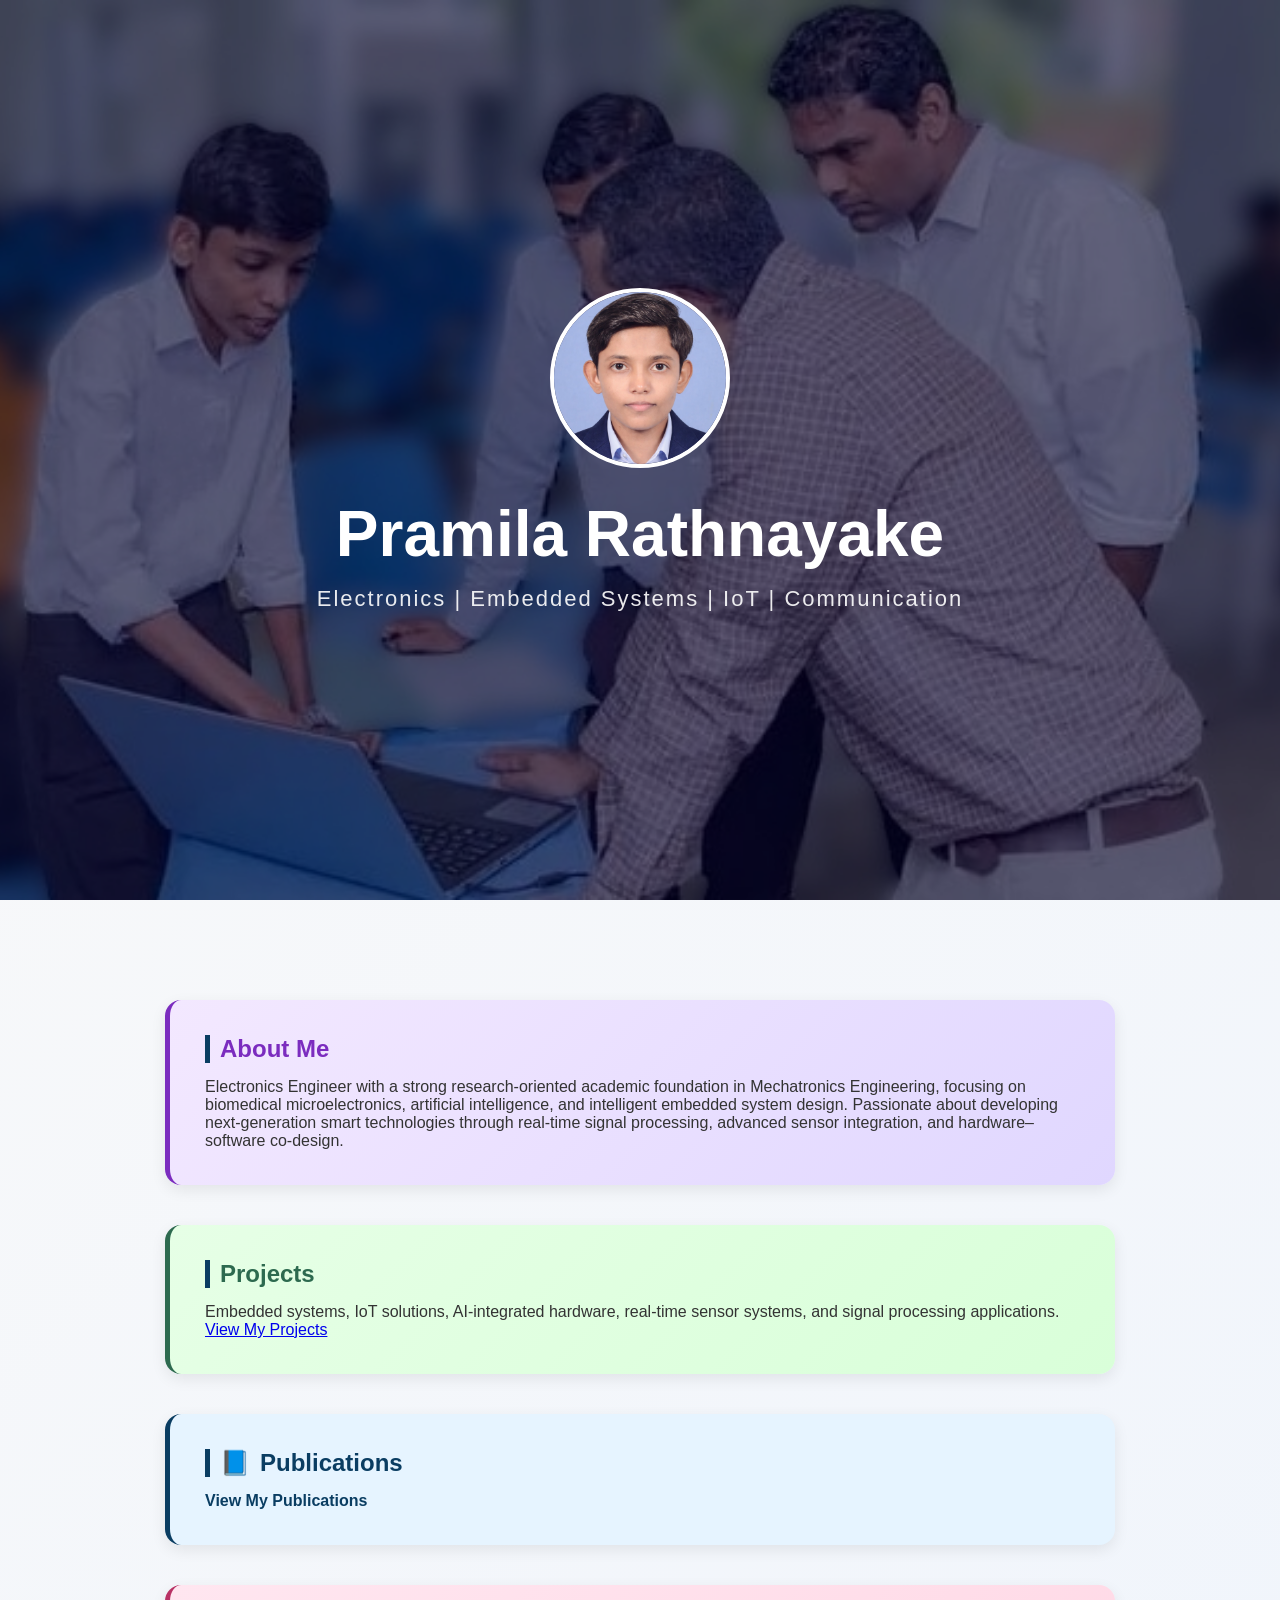
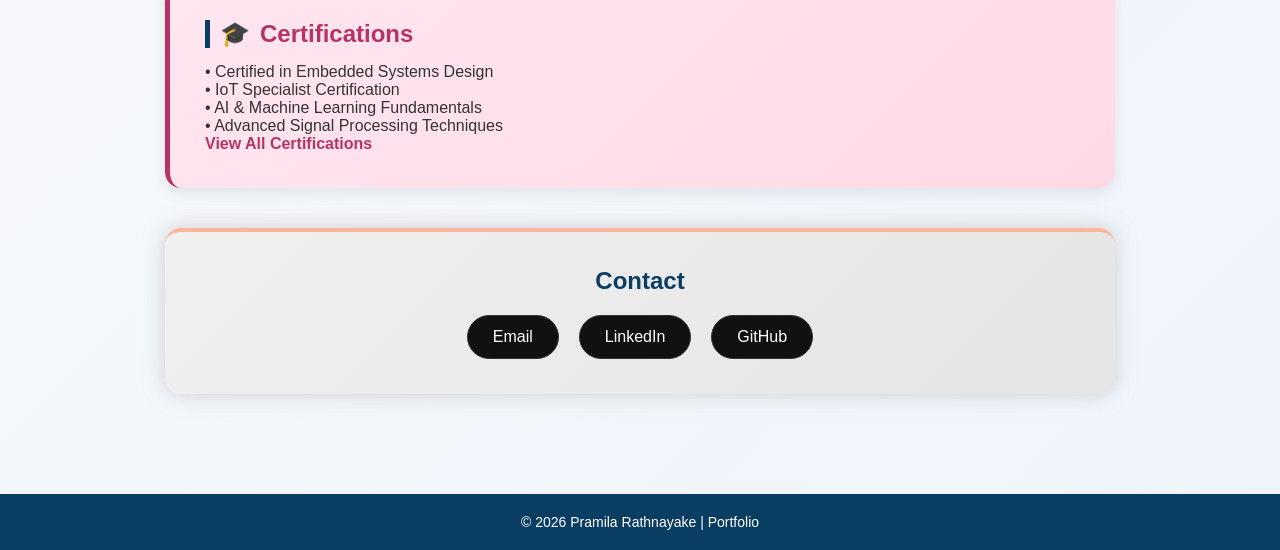
==== commit 1a0009a5: "Update index.html" ====
--- a/index.html
+++ b/index.html
@@ -36,13 +36,17 @@
       </p>
     </section>
 
-    <section class="reveal projects-section">
-      <h2>Projects</h2>
-      <p>
-        Embedded systems, IoT solutions, AI-integrated hardware, real-time sensor systems,
-        and signal processing applications.
-      </p>
-    </section>
+   <section class="reveal projects-section">
+  <h2>Projects</h2>
+  <p>
+    Embedded systems, IoT solutions, AI-integrated hardware, real-time sensor systems,
+    and signal processing applications.
+  </p>
+  <p>
+    <a href="project.html" class="proj-link">View My Projects</a>
+  </p>
+</section>
+
 
     <section class="reveal publications-section">
       <h2><span class="pub-icon">📘</span> Publications</h2>
--- a/style.css
+++ b/style.css
@@ -333,4 +333,17 @@
   .profile-photo { width: 140px; height: 140px; }
   main { padding: 40px 5%; }
 }
-
+/* ===== Home Page Background ===== */
+body.home-page {
+  background: linear-gradient(135deg, #f9f9f9, #e6f0ff); /* soft gray to very light blue */
+  background-size: 200% 200%;
+  animation: softGlow 12s ease-in-out infinite; /* gentle shifting */
+  color: #333;
+}
+
+/* Gentle gradient animation */
+@keyframes softGlow {
+  0% { background-position: 0% 50%; }
+  50% { background-position: 100% 50%; }
+  100% { background-position: 0% 50%; }
+}
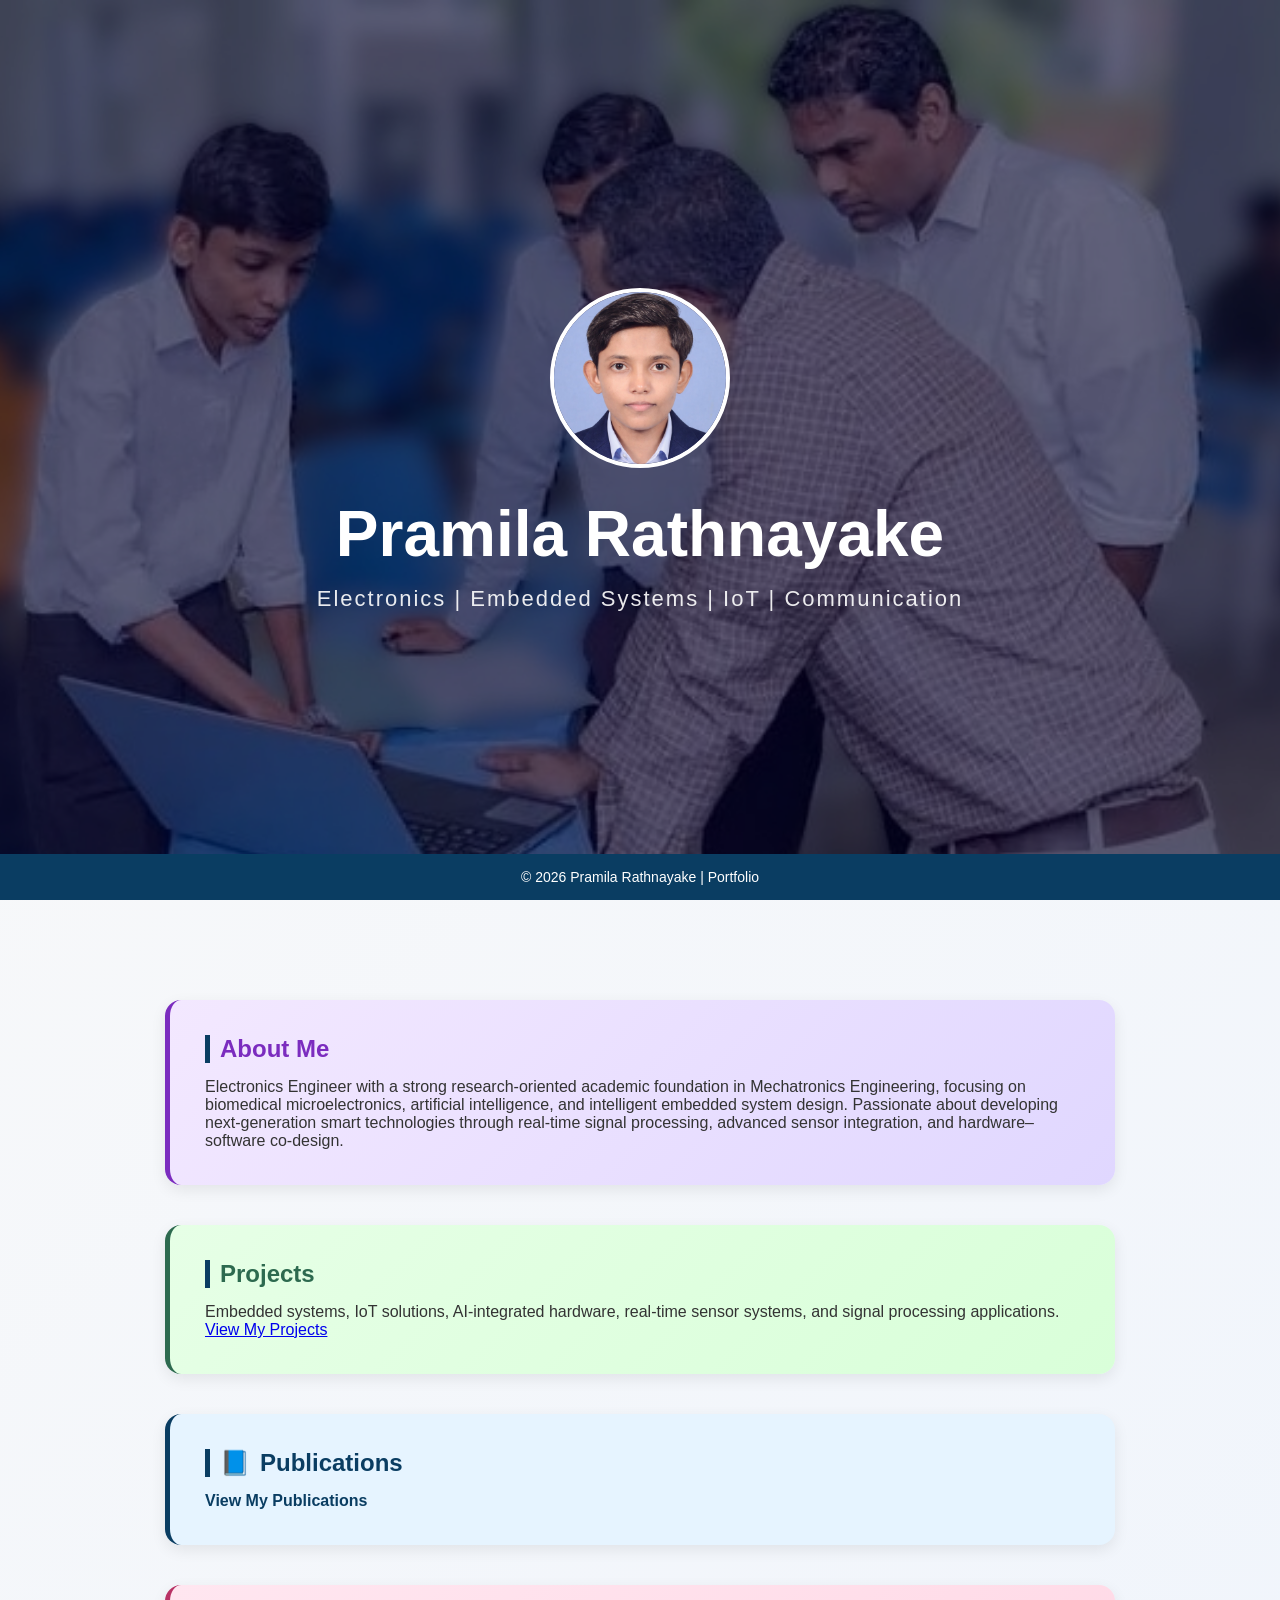
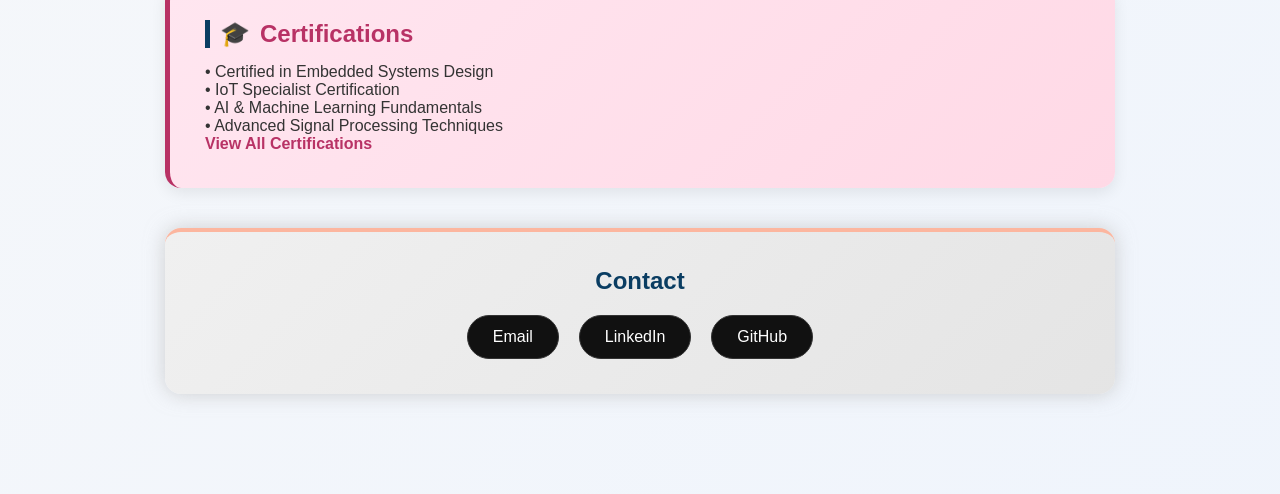
==== commit 73c9a3d5: "Update index.html" ====
--- a/index.html
+++ b/index.html
@@ -6,6 +6,8 @@
   <meta name="viewport" content="width=device-width, initial-scale=1.0">
   <title>Pramila Rathnayake | Portfolio</title>
   <link rel="stylesheet" href="style.css">
+  <link rel="stylesheet" href="https://cdnjs.cloudflare.com/ajax/libs/font-awesome/6.5.0/css/all.min.css">
+
 </head>
 
 <body class="home-page">
--- a/style.css
+++ b/style.css
@@ -347,3 +347,59 @@
   50% { background-position: 100% 50%; }
   100% { background-position: 0% 50%; }
 }
+
+/* ===== Project Page ===== */
+.project-page {
+  background: #f9f9f9;
+  color: #333;
+}
+
+.project-nav-box {
+  background: rgba(255, 255, 255, 0.95);
+  padding: 15px 30px;
+  border-radius: 12px;
+  box-shadow: 0 5px 15px rgba(0,0,0,0.15);
+  display: flex;
+  justify-content: center;
+  gap: 40px;
+  margin: 20px auto;
+  width: 100%;          /* make it span full width */
+  max-width: none;      /* remove the limit */
+}
+
+
+.project-nav-link {
+  text-decoration: none;
+  font-weight: 600;
+  color: #0a3d62;
+  transition: 0.3s ease;
+}
+
+.project-nav-link:hover {
+  color: #b83265;
+  text-decoration: underline;
+}
+
+/* Header Image */
+.project-header {
+  text-align: center;
+  margin-top: 20px;
+}
+
+.project-bg {
+  width: 100%;
+  height: 400px;
+  object-fit: cover;
+  border-radius: 8px;
+}
+footer {
+  position: fixed;
+  bottom: 0;
+  left: 0;
+  width: 100%;
+  background: #0a3d62;
+  color: white;
+  text-align: center;
+  padding: 15px;
+}
+
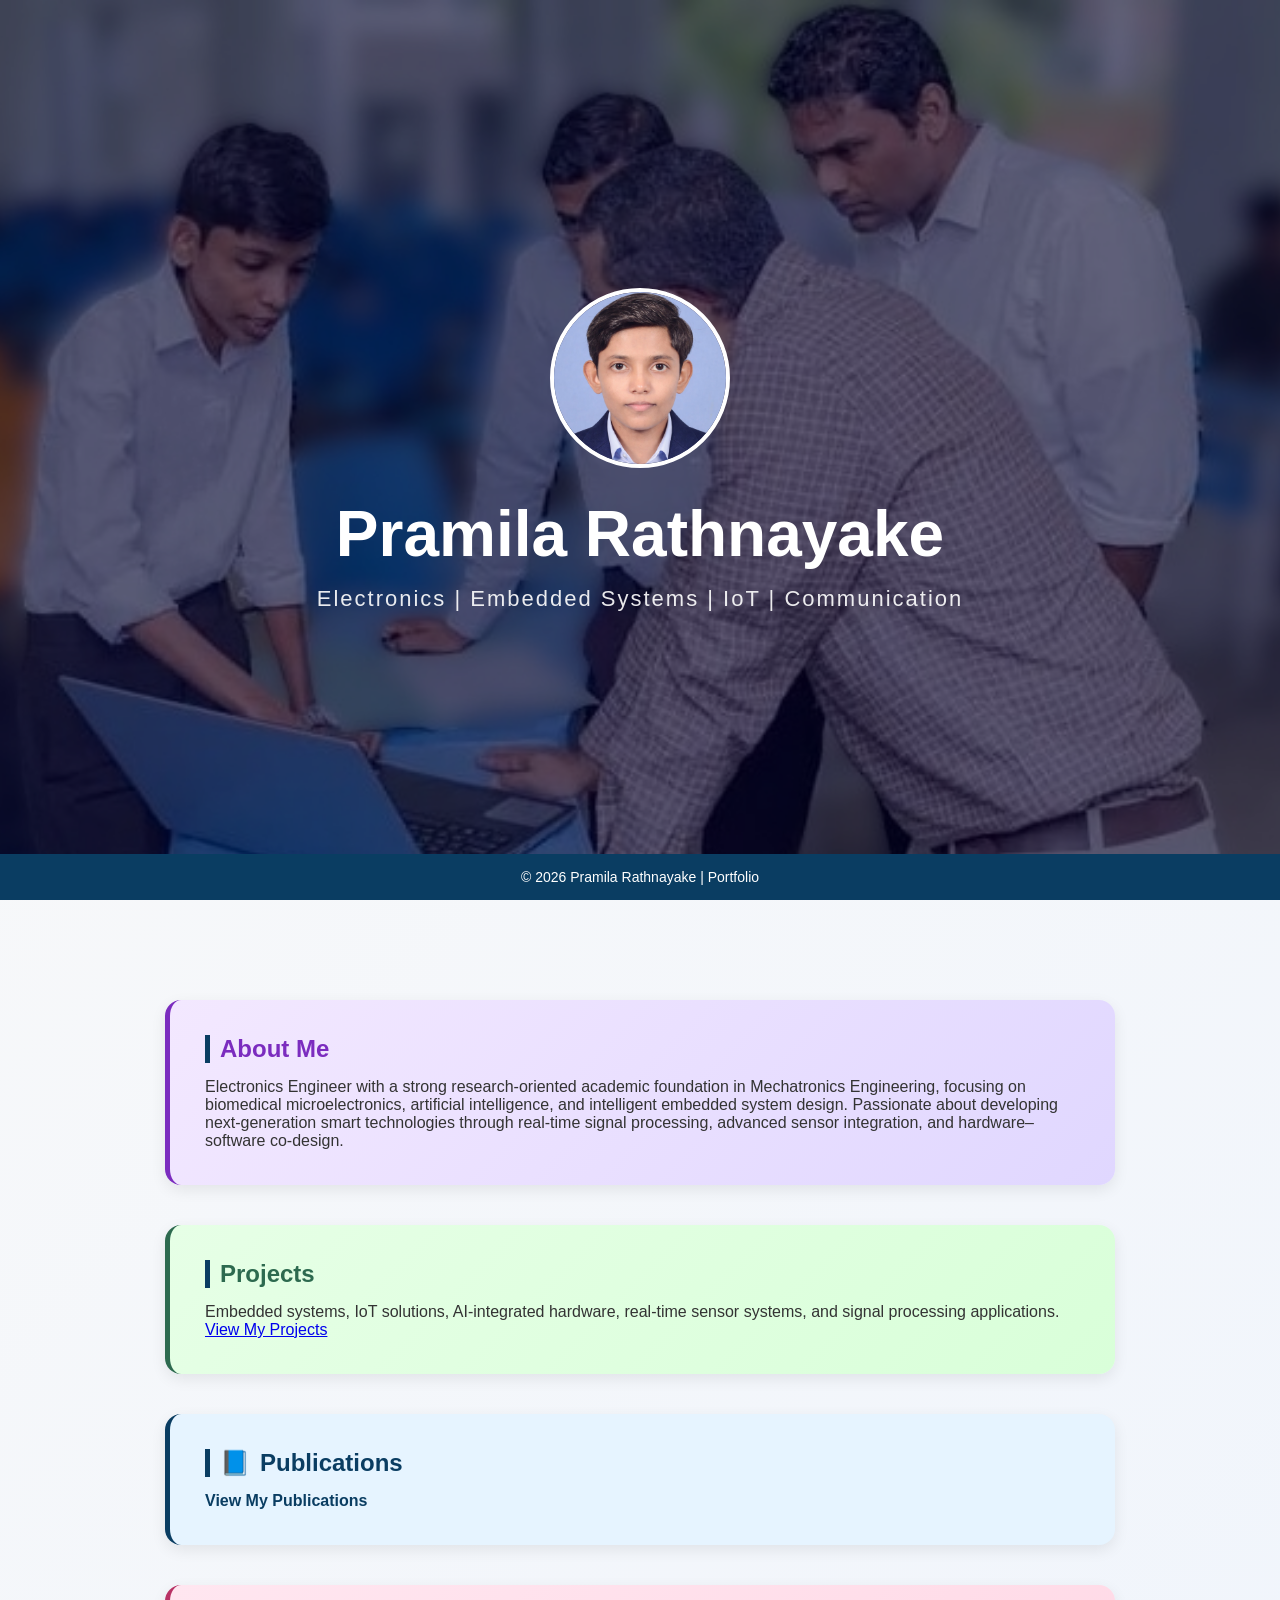
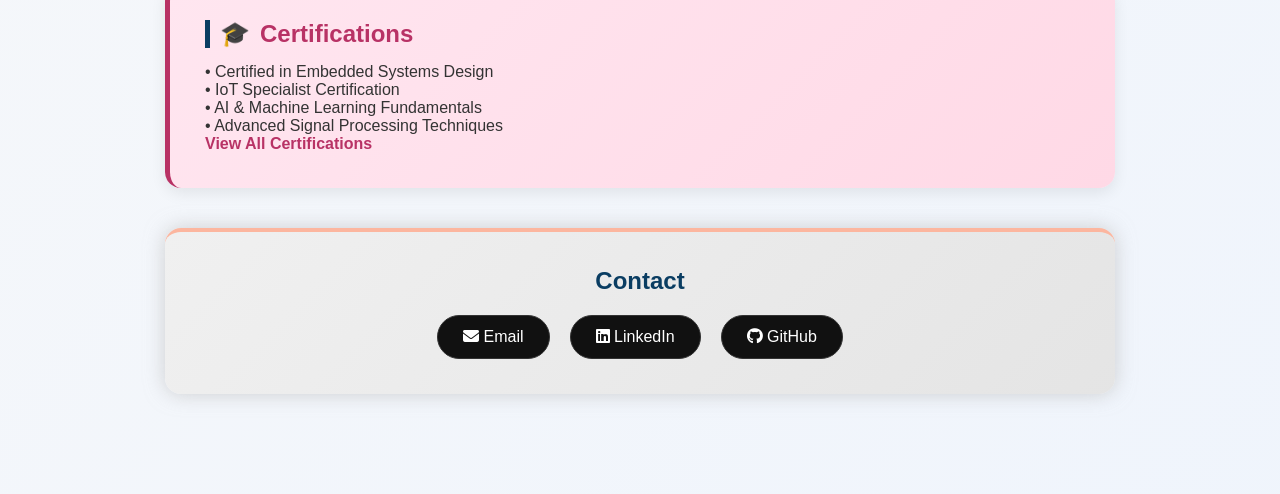
==== commit 6a01f715: "Update index.html" ====
--- a/index.html
+++ b/index.html
@@ -71,13 +71,20 @@
     </section>
 
     <section class="reveal contact-section">
-      <h2>Contact</h2>
-      <div class="contact-buttons">
-        <a href="mailto:pramilarathnayaka123@gmail.com" class="contact-btn">Email</a>
-        <a href="https://www.linkedin.com/in/pramila-rathnayake" target="_blank" class="contact-btn">LinkedIn</a>
-        <a href="https://github.com/Pramilas123" target="_blank" class="contact-btn">GitHub</a>
-      </div>
-    </section>
+  <h2>Contact</h2>
+  <div class="contact-buttons">
+    <a href="mailto:pramilarathnayaka123@gmail.com" class="contact-btn">
+      <i class="fas fa-envelope"></i> Email
+    </a>
+    <a href="https://www.linkedin.com/in/pramila-rathnayake" target="_blank" class="contact-btn">
+      <i class="fab fa-linkedin"></i> LinkedIn
+    </a>
+    <a href="https://github.com/Pramilas123" target="_blank" class="contact-btn">
+      <i class="fab fa-github"></i> GitHub
+    </a>
+  </div>
+</section>
+
 
   </main>
 
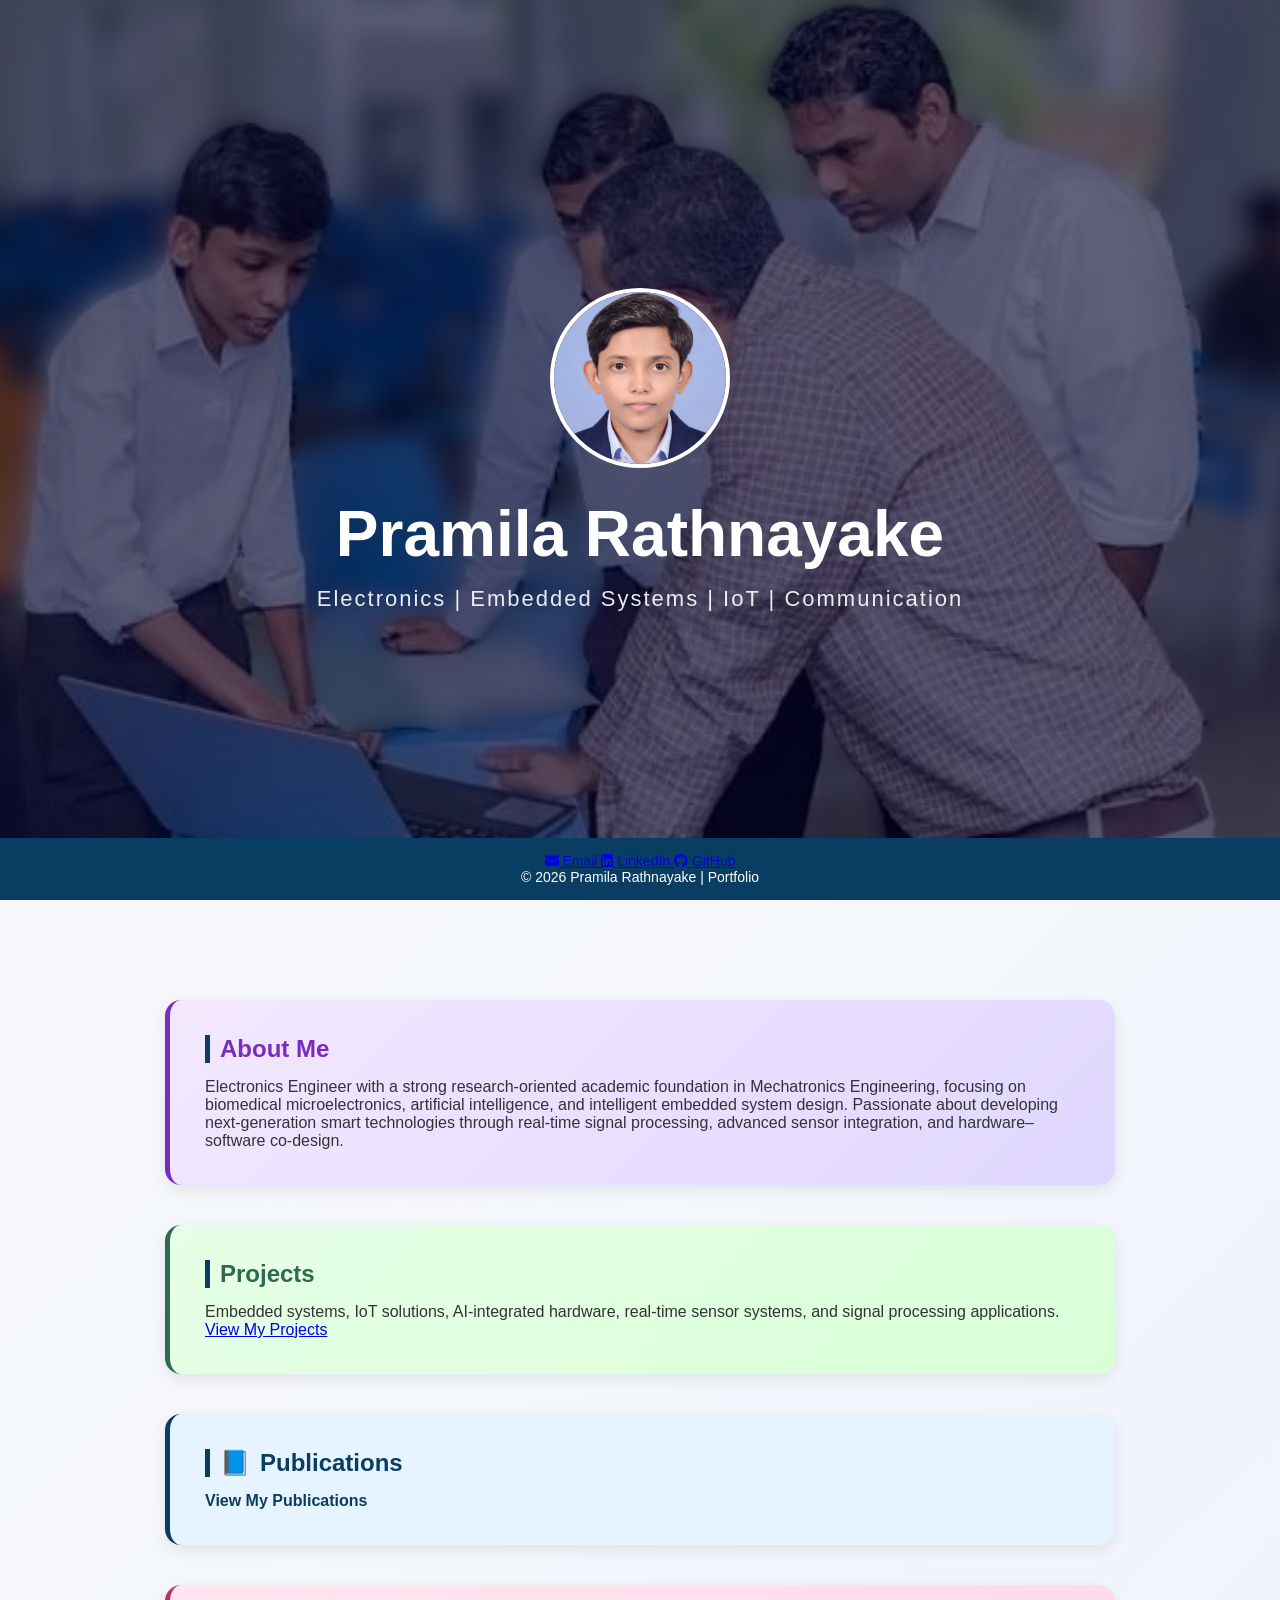
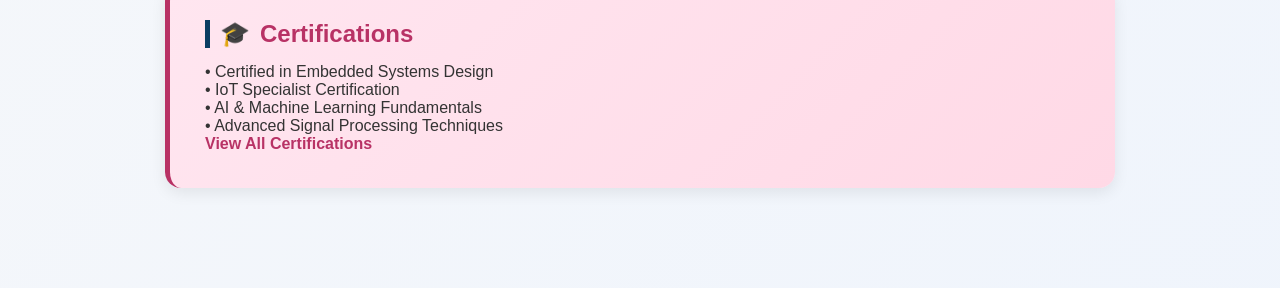
==== commit f1c5118c: "Update index.html" ====
--- a/index.html
+++ b/index.html
@@ -70,27 +70,26 @@
       </p>
     </section>
 
-    <section class="reveal contact-section">
-  <h2>Contact</h2>
-  <div class="contact-buttons">
-    <a href="mailto:pramilarathnayaka123@gmail.com" class="contact-btn">
-      <i class="fas fa-envelope"></i> Email
-    </a>
-    <a href="https://www.linkedin.com/in/pramila-rathnayake" target="_blank" class="contact-btn">
-      <i class="fab fa-linkedin"></i> LinkedIn
-    </a>
-    <a href="https://github.com/Pramilas123" target="_blank" class="contact-btn">
-      <i class="fab fa-github"></i> GitHub
-    </a>
-  </div>
-</section>
+ 
 
 
   </main>
 
-  <footer>
-    © 2026 Pramila Rathnayake | Portfolio
-  </footer>
+<footer>
+  <div class="footer-buttons">
+    <a href="mailto:pramilarathnayaka123@gmail.com" class="footer-btn">
+      <i class="fas fa-envelope"></i> Email
+    </a>
+    <a href="https://www.linkedin.com/in/pramila-rathnayake" target="_blank" class="footer-btn">
+      <i class="fab fa-linkedin"></i> LinkedIn
+    </a>
+    <a href="https://github.com/Pramilas123" target="_blank" class="footer-btn">
+      <i class="fab fa-github"></i> GitHub
+    </a>
+  </div>
+  <p>© 2026 Pramila Rathnayake | Portfolio</p>
+</footer>
+
 
   <script src="script.js"></script>
 
--- a/style.css
+++ b/style.css
@@ -186,36 +186,30 @@
 
 /* ===== Contact Section ===== */
 .contact-section {
-  background: linear-gradient(135deg, #f0f0f0, #d9d9d9); /* light gray gradient */
-  background-size: 200% 200%;
-  animation: gradientShift 8s ease-in-out infinite;
-  padding: 35px;
-  border-radius: 16px;
-  box-shadow: 0 0 20px rgba(180, 180, 180, 0.6);
+  position: relative;
+  width: 100%;                        /* full width */
+  background: linear-gradient(135deg, #fff8e1, #ffe082); /* soft yellow gradient */
+  padding: 50px 0;                     /* taller padding for emphasis */
+  border-radius: 0;                    /* no rounded corners */
+  box-shadow: 0 -2px 10px rgba(0,0,0,0.1);
   color: #333;
   text-align: center;
-  border-top: 4px solid #fcb69f; /* horizontal line */
-}
-
-/* Remove vertical line from Contact heading */
+  border-top: 4px solid #fcb69f;       /* horizontal line at top */
+  margin: 0;                           /* remove margins */
+}
+
 .contact-section h2 {
   border-left: none;
   padding-left: 0;
   color: #0a3d62;
-  margin-bottom: 20px;
-}
-
-/* Gradient Animation */
-@keyframes gradientShift {
-  0% { background-position: 0% 50%; }
-  50% { background-position: 100% 50%; }
-  100% { background-position: 0% 50%; }
+  margin-bottom: 30px;
+  font-size: 28px;
 }
 
 /* Contact Buttons */
 .contact-buttons {
   display: flex;
-  gap: 20px;
+  gap: 30px;
   flex-wrap: wrap;
   justify-content: center;
   margin-top: 20px;
@@ -225,16 +219,26 @@
   text-decoration: none;
   background: #111;
   color: white;
-  padding: 12px 25px;
+  padding: 14px 30px;
   border-radius: 40px;
   transition: 0.3s ease;
   border: 1px solid #333;
+  display: flex;
+  align-items: center;
+  font-size: 16px;
+}
+
+.contact-btn i {
+  margin-right: 10px;
+  font-size: 20px;
+  vertical-align: middle;
 }
 
 .contact-btn:hover {
   background: #0a3d62;
   transform: translateY(-3px);
 }
+
 
 /* ===== Timeline Ladder (Certifications Page) ===== */
 .header-triangle {
@@ -403,3 +407,5 @@
   padding: 15px;
 }
 
+
+
